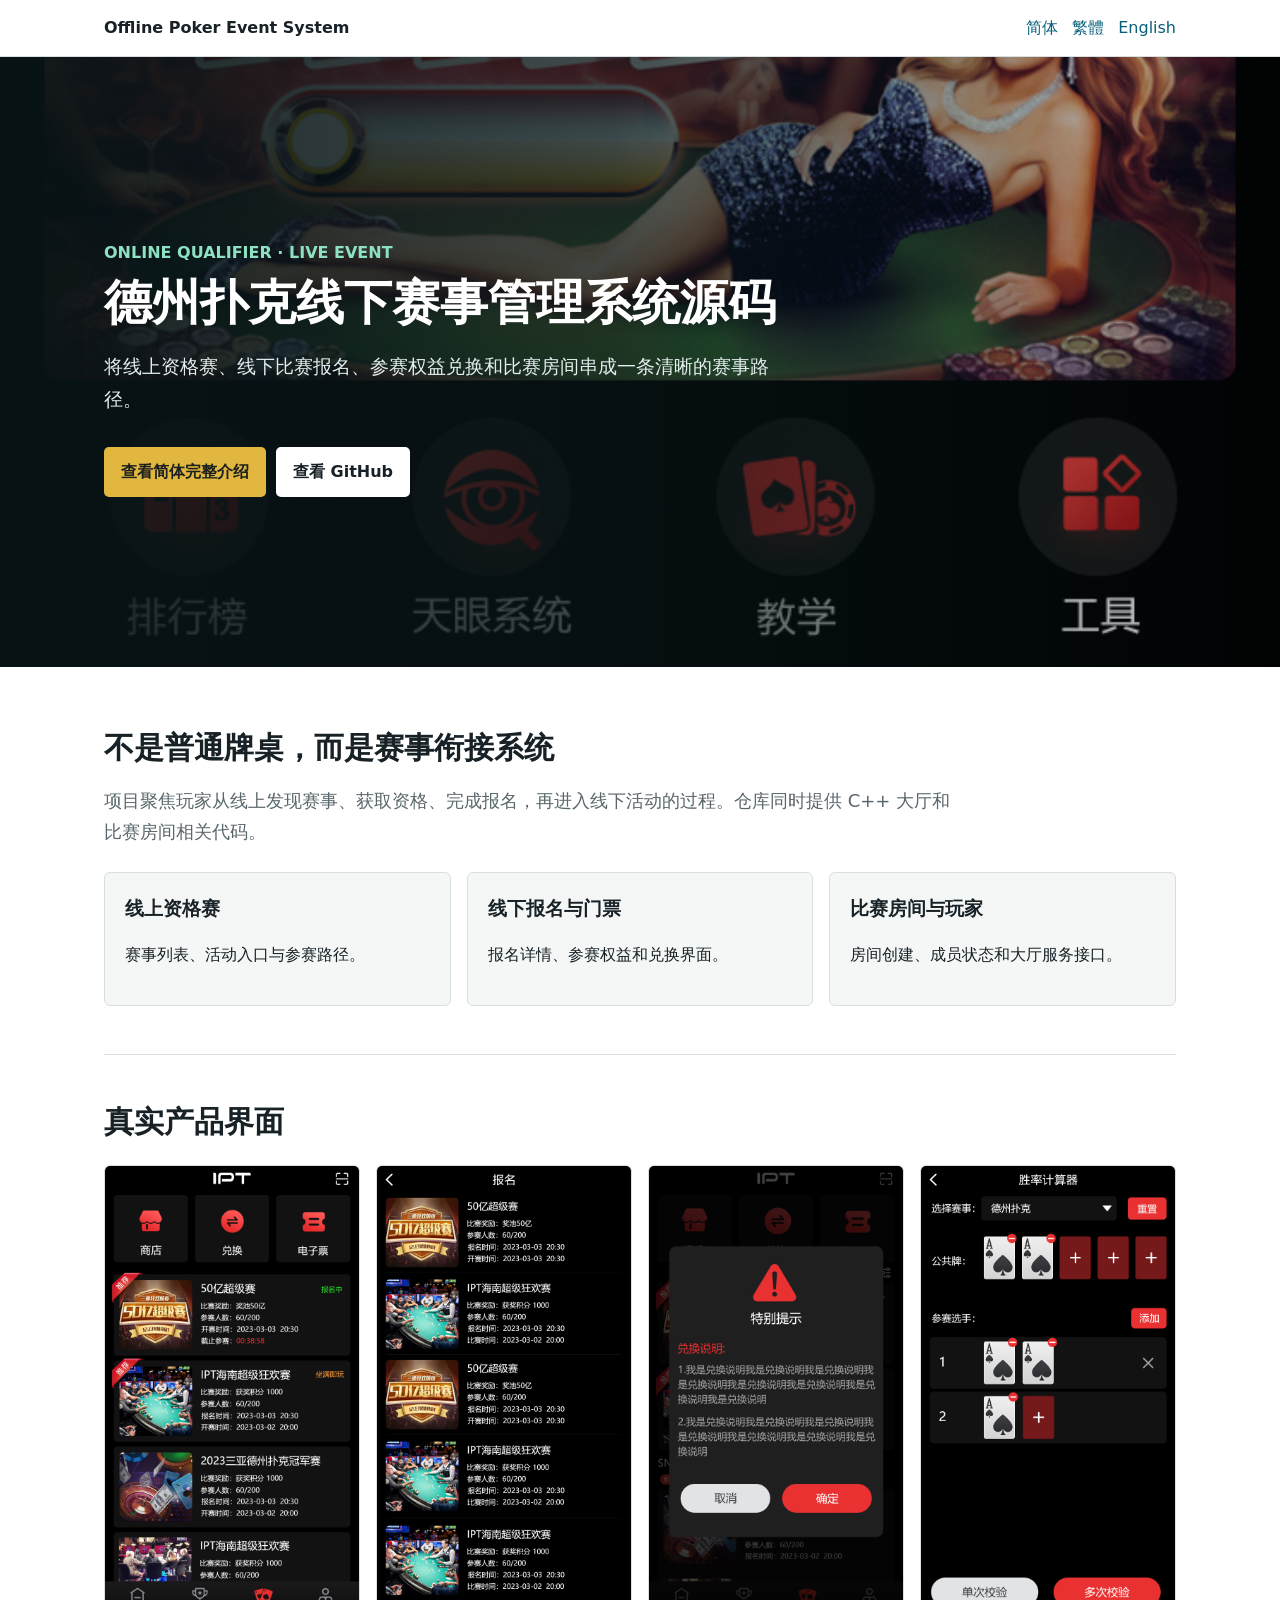
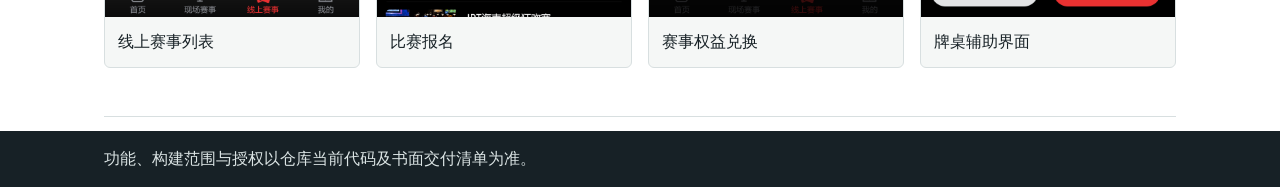
==== docs/index.html @ 418baa7e "Add files via upload" ====
<!doctype html><html lang="zh-CN"><head><meta charset="utf-8"><meta name="viewport" content="width=device-width,initial-scale=1"><link rel="icon" href="assets/favicon.png"><title>德州扑克线下赛事管理系统源码｜资格赛、报名与门票</title><meta name="description" content="德州扑克线下赛事管理系统源码，连接线上资格赛、线下比赛报名、赛事门票兑换、比赛房间和玩家流程，含 C++、Tars、Unity 真实界面。"><link rel="canonical" href="https://masterai-top.github.io/Texas-Holdem-Offline-Poker-Event-System/"><link rel="alternate" hreflang="zh-CN" href="https://masterai-top.github.io/Texas-Holdem-Offline-Poker-Event-System/zh-cn/"><link rel="alternate" hreflang="zh-TW" href="https://masterai-top.github.io/Texas-Holdem-Offline-Poker-Event-System/zh-tw/"><link rel="alternate" hreflang="en" href="https://masterai-top.github.io/Texas-Holdem-Offline-Poker-Event-System/en/"><link rel="alternate" hreflang="x-default" href="https://masterai-top.github.io/Texas-Holdem-Offline-Poker-Event-System/"><meta property="og:title" content="德州扑克线下赛事管理系统源码"><meta property="og:description" content="线上资格赛、线下报名、赛事门票与比赛房间的图文项目说明。"><meta property="og:image" content="https://masterai-top.github.io/Texas-Holdem-Offline-Poker-Event-System/assets/images/event-home.jpg"><link rel="stylesheet" href="assets/style.css"></head><body><nav><div class="inner navrow"><a class="brand" href="./">Offline Poker Event System</a><span class="langs"><a href="zh-cn/">简体</a><a href="zh-tw/">繁體</a><a href="en/">English</a></span></div></nav><header class="hero"><div class="inner"><div class="eyebrow">ONLINE QUALIFIER · LIVE EVENT</div><h1>德州扑克线下赛事管理系统源码</h1><p>将线上资格赛、线下比赛报名、参赛权益兑换和比赛房间串成一条清晰的赛事路径。</p><a class="button" href="zh-cn/">查看简体完整介绍</a><a class="button secondary" href="https://github.com/masterai-top/Texas-Holdem-Offline-Poker-Event-System">查看 GitHub</a></div></header><main><section><h2>不是普通牌桌，而是赛事衔接系统</h2><p class="lead">项目聚焦玩家从线上发现赛事、获取资格、完成报名，再进入线下活动的过程。仓库同时提供 C++ 大厅和比赛房间相关代码。</p><div class="grid"><article class="card"><h3>线上资格赛</h3><p>赛事列表、活动入口与参赛路径。</p></article><article class="card"><h3>线下报名与门票</h3><p>报名详情、参赛权益和兑换界面。</p></article><article class="card"><h3>比赛房间与玩家</h3><p>房间创建、成员状态和大厅服务接口。</p></article></div></section><section><h2>真实产品界面</h2><div class="gallery"><figure><img src="assets/images/online-events.jpg" alt="德州扑克线上资格赛"><figcaption>线上赛事列表</figcaption></figure><figure><img src="assets/images/registration.jpg" alt="德州扑克线下比赛报名"><figcaption>比赛报名</figcaption></figure><figure><img src="assets/images/exchange-list.jpg" alt="德州扑克赛事门票兑换"><figcaption>赛事权益兑换</figcaption></figure><figure><img src="assets/images/odds-calculator.jpg" alt="德州牌桌胜率计算器"><figcaption>牌桌辅助界面</figcaption></figure></div></section></main><footer class="footer"><div class="inner">功能、构建范围与授权以仓库当前代码及书面交付清单为准。</div></footer></body></html>
---- docs/assets/style.css ----
:root{--ink:#172126;--muted:#59666b;--line:#d8dfe0;--paper:#f5f7f6;--green:#075f4a;--gold:#e2b740;--white:#fff}*{box-sizing:border-box}html{scroll-behavior:smooth}body{margin:0;color:var(--ink);font:16px/1.75 system-ui,-apple-system,"Segoe UI",sans-serif;background:#fff}a{color:#075f7a}nav{position:sticky;top:0;z-index:5;background:rgba(255,255,255,.96);border-bottom:1px solid var(--line)}nav .inner,main,footer .inner{max-width:1120px;margin:auto;padding:14px 24px}.navrow{display:flex;align-items:center;justify-content:space-between;gap:18px}.brand{font-weight:850;color:var(--ink);text-decoration:none}.langs a{margin-left:14px;text-decoration:none}.hero{min-height:610px;display:flex;align-items:flex-end;color:#fff;background:linear-gradient(90deg,rgba(8,20,22,.93) 0%,rgba(8,20,22,.76) 48%,rgba(8,20,22,.15) 100%),url("images/event-home.jpg") center 22%/cover no-repeat}.hero .inner{width:100%;max-width:1120px;margin:auto;padding:76px 24px 64px}.eyebrow{font-weight:800;color:#8ee1c3;text-transform:uppercase}.hero h1{max-width:740px;margin:8px 0 16px;font-size:48px;line-height:1.16}.hero p{max-width:690px;color:#e5eeee;font-size:19px}.button{display:inline-block;margin:12px 10px 0 0;padding:11px 17px;border-radius:5px;background:var(--gold);color:#1c211d;font-weight:800;text-decoration:none}.button.secondary{background:#fff;color:var(--ink)}section{padding:48px 0;border-bottom:1px solid var(--line)}h2{margin:0 0 12px;font-size:30px;line-height:1.25}.lead{max-width:860px;color:var(--muted);font-size:18px}.grid{display:grid;grid-template-columns:repeat(3,1fr);gap:16px;margin-top:24px}.card{padding:20px;background:var(--paper);border:1px solid var(--line);border-radius:6px}.card h3{margin:0 0 8px}.steps{display:grid;grid-template-columns:repeat(3,1fr);gap:2px;margin-top:24px;counter-reset:step}.step{padding:22px;background:#eef4f1;counter-increment:step}.step:before{content:counter(step);display:block;width:30px;height:30px;border-radius:50%;background:var(--green);color:#fff;text-align:center;line-height:30px;font-weight:800}.gallery{display:grid;grid-template-columns:repeat(4,1fr);gap:16px;margin-top:24px}.gallery figure{margin:0;border:1px solid var(--line);border-radius:6px;overflow:hidden;background:var(--paper)}.gallery img{display:block;width:100%;aspect-ratio:9/16;object-fit:cover}.gallery figcaption{padding:11px 13px}.tech{width:100%;border-collapse:collapse;margin-top:20px}.tech th,.tech td{padding:12px;border-bottom:1px solid var(--line);text-align:left}.tech th{background:var(--paper)}.note{padding:18px;border-left:4px solid var(--gold);background:#fff9e8}.footer{background:#172126;color:#dbe4e4}.footer a{color:#9fdfcb}@media(max-width:780px){.navrow{align-items:flex-start;flex-direction:column}.langs a{margin:0 12px 0 0}.hero{min-height:560px;background-position:58% 20%}.hero h1{font-size:34px}.grid,.steps{grid-template-columns:1fr}.gallery{grid-template-columns:repeat(2,1fr)}section{padding:38px 0}}@media(max-width:430px){.gallery{grid-template-columns:1fr 1fr}.hero h1{font-size:31px}}
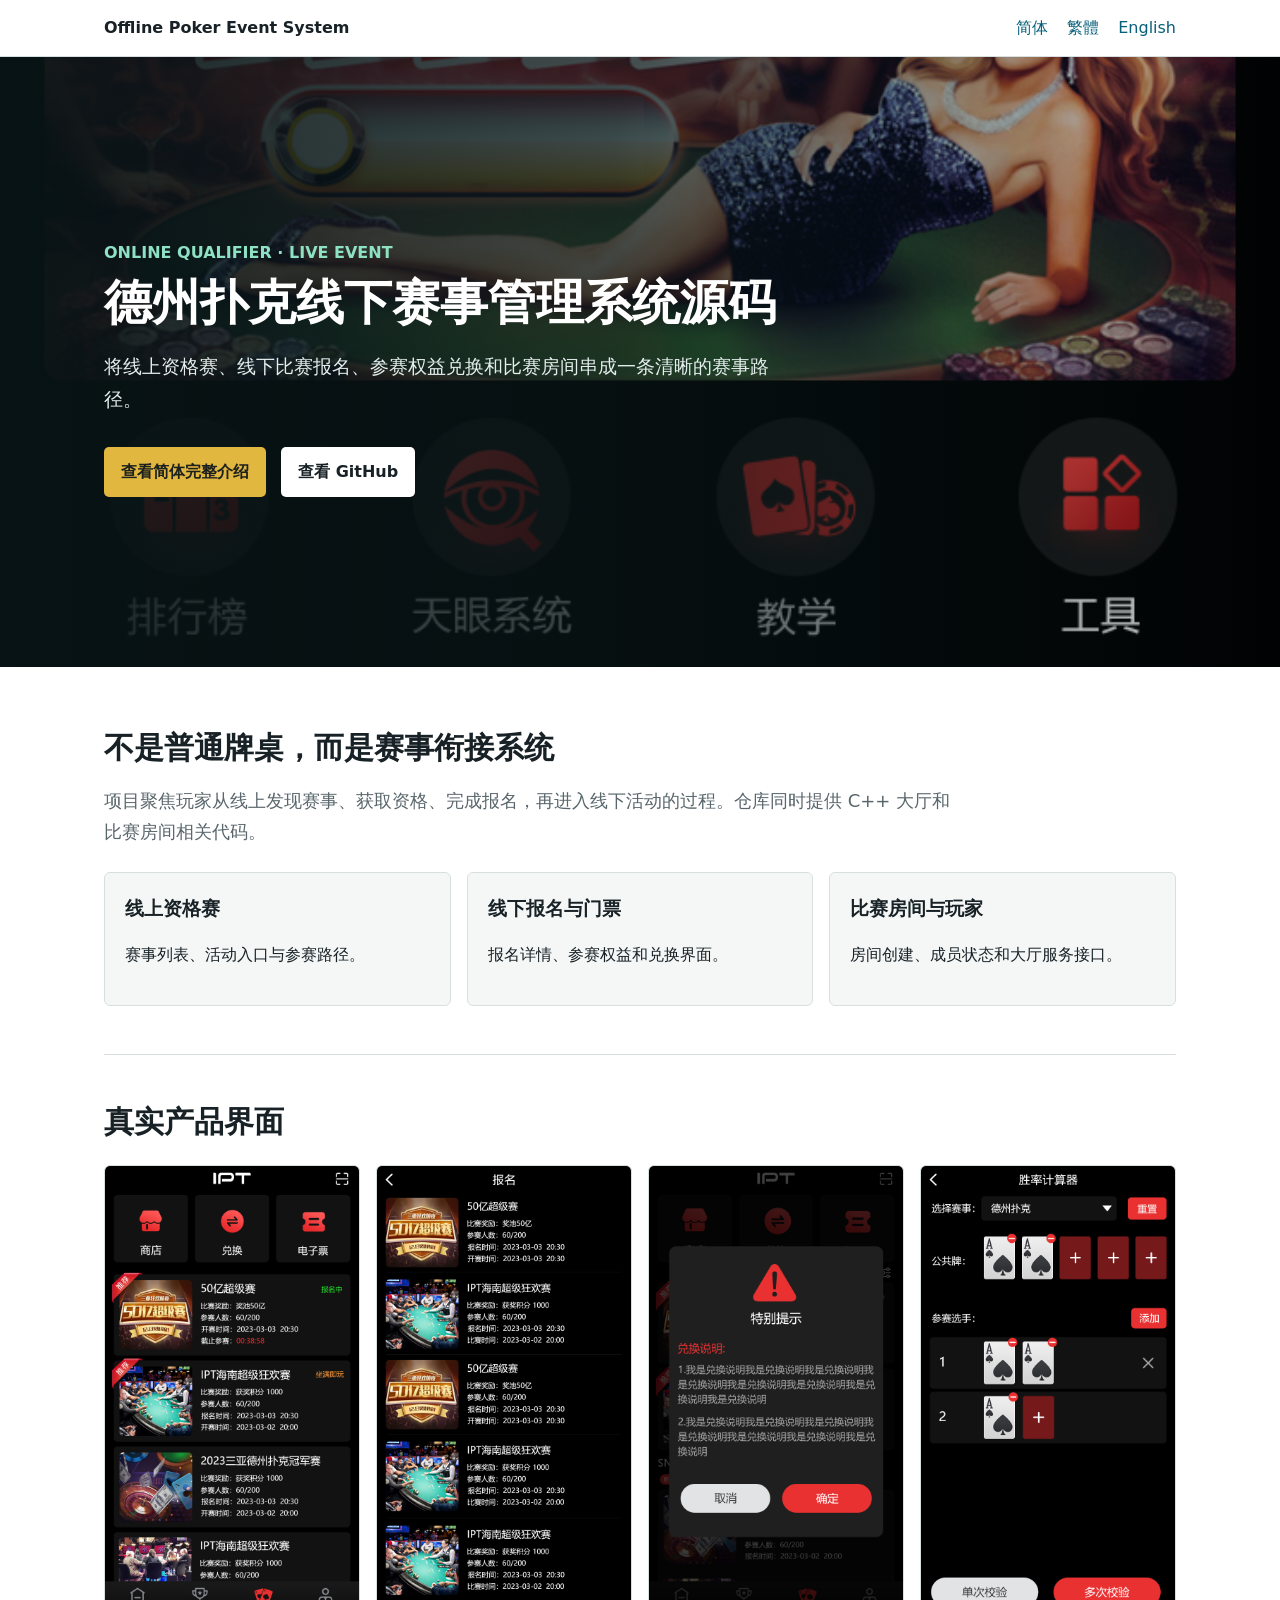
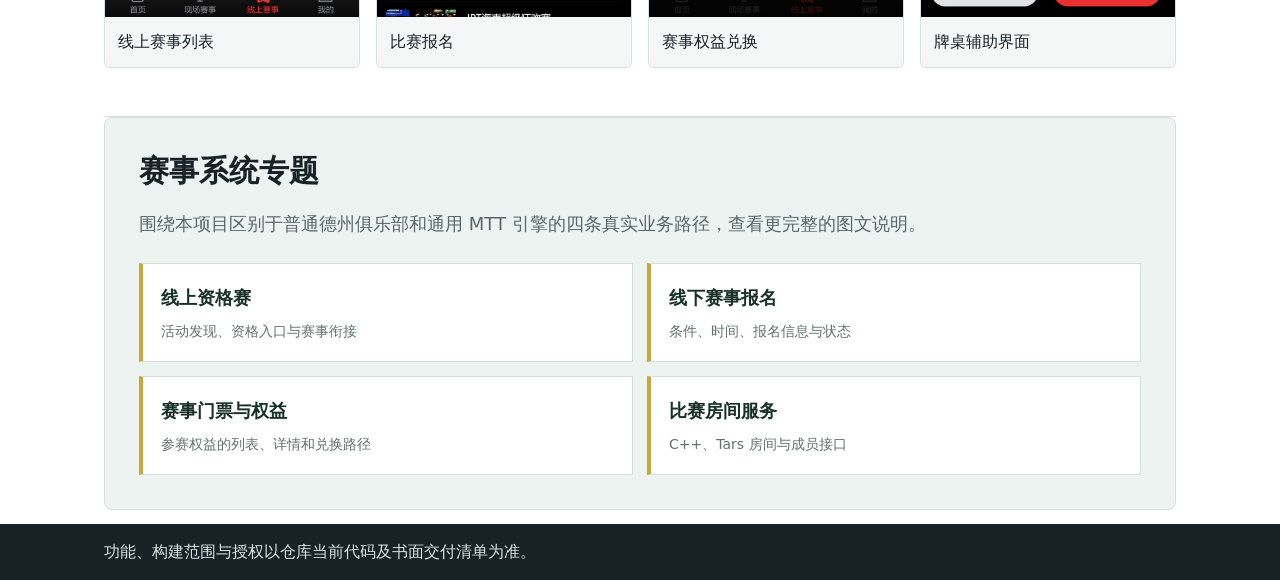
==== commit 025f881a: "Add files via upload" ====
--- a/docs/index.html
+++ b/docs/index.html
@@ -1,2 +1,97 @@
-<!doctype html><html lang="zh-CN"><head><meta charset="utf-8"><meta name="viewport" content="width=device-width,initial-scale=1"><link rel="icon" href="assets/favicon.png"><title>德州扑克线下赛事管理系统源码｜资格赛、报名与门票</title><meta name="description" content="德州扑克线下赛事管理系统源码，连接线上资格赛、线下比赛报名、赛事门票兑换、比赛房间和玩家流程，含 C++、Tars、Unity 真实界面。"><link rel="canonical" href="https://masterai-top.github.io/Texas-Holdem-Offline-Poker-Event-System/"><link rel="alternate" hreflang="zh-CN" href="https://masterai-top.github.io/Texas-Holdem-Offline-Poker-Event-System/zh-cn/"><link rel="alternate" hreflang="zh-TW" href="https://masterai-top.github.io/Texas-Holdem-Offline-Poker-Event-System/zh-tw/"><link rel="alternate" hreflang="en" href="https://masterai-top.github.io/Texas-Holdem-Offline-Poker-Event-System/en/"><link rel="alternate" hreflang="x-default" href="https://masterai-top.github.io/Texas-Holdem-Offline-Poker-Event-System/"><meta property="og:title" content="德州扑克线下赛事管理系统源码"><meta property="og:description" content="线上资格赛、线下报名、赛事门票与比赛房间的图文项目说明。"><meta property="og:image" content="https://masterai-top.github.io/Texas-Holdem-Offline-Poker-Event-System/assets/images/event-home.jpg"><link rel="stylesheet" href="assets/style.css"></head><body><nav><div class="inner navrow"><a class="brand" href="./">Offline Poker Event System</a><span class="langs"><a href="zh-cn/">简体</a><a href="zh-tw/">繁體</a><a href="en/">English</a></span></div></nav><header class="hero"><div class="inner"><div class="eyebrow">ONLINE QUALIFIER · LIVE EVENT</div><h1>德州扑克线下赛事管理系统源码</h1><p>将线上资格赛、线下比赛报名、参赛权益兑换和比赛房间串成一条清晰的赛事路径。</p><a class="button" href="zh-cn/">查看简体完整介绍</a><a class="button secondary" href="https://github.com/masterai-top/Texas-Holdem-Offline-Poker-Event-System">查看 GitHub</a></div></header><main><section><h2>不是普通牌桌，而是赛事衔接系统</h2><p class="lead">项目聚焦玩家从线上发现赛事、获取资格、完成报名，再进入线下活动的过程。仓库同时提供 C++ 大厅和比赛房间相关代码。</p><div class="grid"><article class="card"><h3>线上资格赛</h3><p>赛事列表、活动入口与参赛路径。</p></article><article class="card"><h3>线下报名与门票</h3><p>报名详情、参赛权益和兑换界面。</p></article><article class="card"><h3>比赛房间与玩家</h3><p>房间创建、成员状态和大厅服务接口。</p></article></div></section><section><h2>真实产品界面</h2><div class="gallery"><figure><img src="assets/images/online-events.jpg" alt="德州扑克线上资格赛"><figcaption>线上赛事列表</figcaption></figure><figure><img src="assets/images/registration.jpg" alt="德州扑克线下比赛报名"><figcaption>比赛报名</figcaption></figure><figure><img src="assets/images/exchange-list.jpg" alt="德州扑克赛事门票兑换"><figcaption>赛事权益兑换</figcaption></figure><figure><img src="assets/images/odds-calculator.jpg" alt="德州牌桌胜率计算器"><figcaption>牌桌辅助界面</figcaption></figure></div></section></main><footer class="footer"><div class="inner">功能、构建范围与授权以仓库当前代码及书面交付清单为准。</div></footer></body></html>
+<!doctype html>
+<html lang="zh-CN">
+<head>
+<meta charset="utf-8">
+<meta name="viewport" content="width=device-width,initial-scale=1">
+<meta name="google-site-verification" content="rrp5Uvgzi-1-rMxUBfhV3wjlNrFqzwnqiA4e3qsOLEM">
+<link rel="icon" href="assets/favicon.png">
+<title>德州扑克线下赛事管理系统源码｜资格赛、报名与门票</title>
+<meta name="description" content="德州扑克线下赛事管理系统源码，连接线上资格赛、线下比赛报名、赛事门票兑换、比赛房间和玩家流程，含 C++、Tars、Unity 真实界面。">
+<link rel="canonical" href="https://masterai-top.github.io/Texas-Holdem-Offline-Poker-Event-System/">
+<link rel="alternate" hreflang="zh-CN" href="https://masterai-top.github.io/Texas-Holdem-Offline-Poker-Event-System/zh-cn/">
+<link rel="alternate" hreflang="zh-TW" href="https://masterai-top.github.io/Texas-Holdem-Offline-Poker-Event-System/zh-tw/">
+<link rel="alternate" hreflang="en" href="https://masterai-top.github.io/Texas-Holdem-Offline-Poker-Event-System/en/">
+<link rel="alternate" hreflang="x-default" href="https://masterai-top.github.io/Texas-Holdem-Offline-Poker-Event-System/">
+<meta property="og:title" content="德州扑克线下赛事管理系统源码">
+<meta property="og:description" content="线上资格赛、线下报名、赛事门票与比赛房间的图文项目说明。">
+<meta property="og:image" content="https://masterai-top.github.io/Texas-Holdem-Offline-Poker-Event-System/assets/images/event-home.jpg">
+<link rel="stylesheet" href="assets/style.css">
+</head>
+<body>
+<nav>
+<div class="inner navrow">
+<a class="brand" href="./">Offline Poker Event System</a>
+<span class="langs">
+<a href="zh-cn/">简体</a>
+<a href="zh-tw/">繁體</a>
+<a href="en/">English</a>
+</span>
+</div>
+</nav>
+<header class="hero">
+<div class="inner">
+<div class="eyebrow">ONLINE QUALIFIER · LIVE EVENT</div>
+<h1>德州扑克线下赛事管理系统源码</h1>
+<p>将线上资格赛、线下比赛报名、参赛权益兑换和比赛房间串成一条清晰的赛事路径。</p>
+<a class="button" href="zh-cn/">查看简体完整介绍</a>
+<a class="button secondary" href="https://github.com/masterai-top/Texas-Holdem-Offline-Poker-Event-System">查看 GitHub</a>
+</div>
+</header>
+<main>
+<section>
+<h2>不是普通牌桌，而是赛事衔接系统</h2>
+<p class="lead">项目聚焦玩家从线上发现赛事、获取资格、完成报名，再进入线下活动的过程。仓库同时提供 C++ 大厅和比赛房间相关代码。</p>
+<div class="grid">
+<article class="card">
+<h3>线上资格赛</h3>
+<p>赛事列表、活动入口与参赛路径。</p>
+</article>
+<article class="card">
+<h3>线下报名与门票</h3>
+<p>报名详情、参赛权益和兑换界面。</p>
+</article>
+<article class="card">
+<h3>比赛房间与玩家</h3>
+<p>房间创建、成员状态和大厅服务接口。</p>
+</article>
+</div>
+</section>
+<section>
+<h2>真实产品界面</h2>
+<div class="gallery">
+<figure>
+<img src="assets/images/online-events.jpg" alt="德州扑克线上资格赛">
+<figcaption>线上赛事列表</figcaption>
+</figure>
+<figure>
+<img src="assets/images/registration.jpg" alt="德州扑克线下比赛报名">
+<figcaption>比赛报名</figcaption>
+</figure>
+<figure>
+<img src="assets/images/exchange-list.jpg" alt="德州扑克赛事门票兑换">
+<figcaption>赛事权益兑换</figcaption>
+</figure>
+<figure>
+<img src="assets/images/odds-calculator.jpg" alt="德州牌桌胜率计算器">
+<figcaption>牌桌辅助界面</figcaption>
+</figure>
+</div>
+</section>
+<section class="topics">
+<h2>赛事系统专题</h2>
+<p class="lead">围绕本项目区别于普通德州俱乐部和通用 MTT 引擎的四条真实业务路径，查看更完整的图文说明。</p>
+<div class="topic-grid">
+<a href="online-qualifier/"><strong>线上资格赛</strong><span>活动发现、资格入口与赛事衔接</span></a>
+<a href="live-event-registration/"><strong>线下赛事报名</strong><span>条件、时间、报名信息与状态</span></a>
+<a href="tournament-ticket/"><strong>赛事门票与权益</strong><span>参赛权益的列表、详情和兑换路径</span></a>
+<a href="match-room-server/"><strong>比赛房间服务</strong><span>C++、Tars 房间与成员接口</span></a>
+</div>
+</section>
+</main>
+<footer class="footer">
+<div class="inner">功能、构建范围与授权以仓库当前代码及书面交付清单为准。</div>
+</footer>
+</body>
+</html>
 
+
--- a/docs/assets/style.css
+++ b/docs/assets/style.css
@@ -1,2 +1,70 @@
-:root{--ink:#172126;--muted:#59666b;--line:#d8dfe0;--paper:#f5f7f6;--green:#075f4a;--gold:#e2b740;--white:#fff}*{box-sizing:border-box}html{scroll-behavior:smooth}body{margin:0;color:var(--ink);font:16px/1.75 system-ui,-apple-system,"Segoe UI",sans-serif;background:#fff}a{color:#075f7a}nav{position:sticky;top:0;z-index:5;background:rgba(255,255,255,.96);border-bottom:1px solid var(--line)}nav .inner,main,footer .inner{max-width:1120px;margin:auto;padding:14px 24px}.navrow{display:flex;align-items:center;justify-content:space-between;gap:18px}.brand{font-weight:850;color:var(--ink);text-decoration:none}.langs a{margin-left:14px;text-decoration:none}.hero{min-height:610px;display:flex;align-items:flex-end;color:#fff;background:linear-gradient(90deg,rgba(8,20,22,.93) 0%,rgba(8,20,22,.76) 48%,rgba(8,20,22,.15) 100%),url("images/event-home.jpg") center 22%/cover no-repeat}.hero .inner{width:100%;max-width:1120px;margin:auto;padding:76px 24px 64px}.eyebrow{font-weight:800;color:#8ee1c3;text-transform:uppercase}.hero h1{max-width:740px;margin:8px 0 16px;font-size:48px;line-height:1.16}.hero p{max-width:690px;color:#e5eeee;font-size:19px}.button{display:inline-block;margin:12px 10px 0 0;padding:11px 17px;border-radius:5px;background:var(--gold);color:#1c211d;font-weight:800;text-decoration:none}.button.secondary{background:#fff;color:var(--ink)}section{padding:48px 0;border-bottom:1px solid var(--line)}h2{margin:0 0 12px;font-size:30px;line-height:1.25}.lead{max-width:860px;color:var(--muted);font-size:18px}.grid{display:grid;grid-template-columns:repeat(3,1fr);gap:16px;margin-top:24px}.card{padding:20px;background:var(--paper);border:1px solid var(--line);border-radius:6px}.card h3{margin:0 0 8px}.steps{display:grid;grid-template-columns:repeat(3,1fr);gap:2px;margin-top:24px;counter-reset:step}.step{padding:22px;background:#eef4f1;counter-increment:step}.step:before{content:counter(step);display:block;width:30px;height:30px;border-radius:50%;background:var(--green);color:#fff;text-align:center;line-height:30px;font-weight:800}.gallery{display:grid;grid-template-columns:repeat(4,1fr);gap:16px;margin-top:24px}.gallery figure{margin:0;border:1px solid var(--line);border-radius:6px;overflow:hidden;background:var(--paper)}.gallery img{display:block;width:100%;aspect-ratio:9/16;object-fit:cover}.gallery figcaption{padding:11px 13px}.tech{width:100%;border-collapse:collapse;margin-top:20px}.tech th,.tech td{padding:12px;border-bottom:1px solid var(--line);text-align:left}.tech th{background:var(--paper)}.note{padding:18px;border-left:4px solid var(--gold);background:#fff9e8}.footer{background:#172126;color:#dbe4e4}.footer a{color:#9fdfcb}@media(max-width:780px){.navrow{align-items:flex-start;flex-direction:column}.langs a{margin:0 12px 0 0}.hero{min-height:560px;background-position:58% 20%}.hero h1{font-size:34px}.grid,.steps{grid-template-columns:1fr}.gallery{grid-template-columns:repeat(2,1fr)}section{padding:38px 0}}@media(max-width:430px){.gallery{grid-template-columns:1fr 1fr}.hero h1{font-size:31px}}
+:root{--ink:#172126;--muted:#59666b;--line:#d8dfe0;--paper:#f5f7f6;--green:#075f4a;--gold:#e2b740;--white:#fff}
+*{box-sizing:border-box}
+html{scroll-behavior:smooth}
+body{margin:0;color:var(--ink);font:16px/1.75 system-ui,-apple-system,"Segoe UI",sans-serif;background:#fff}
+a{color:#075f7a}
+nav{position:sticky;top:0;z-index:5;background:rgba(255,255,255,.96);border-bottom:1px solid var(--line)}
+nav .inner,main,footer .inner{max-width:1120px;margin:auto;padding:14px 24px}
+.navrow{display:flex;align-items:center;justify-content:space-between;gap:18px}
+.brand{font-weight:850;color:var(--ink);text-decoration:none}
+.langs a{margin-left:14px;text-decoration:none}
+.hero{min-height:610px;display:flex;align-items:flex-end;color:#fff;background:linear-gradient(90deg,rgba(8,20,22,.93) 0%,rgba(8,20,22,.76) 48%,rgba(8,20,22,.15) 100%),url("images/event-home.jpg") center 22%/cover no-repeat}
+.hero .inner{width:100%;max-width:1120px;margin:auto;padding:76px 24px 64px}
+.eyebrow{font-weight:800;color:#8ee1c3;text-transform:uppercase}
+.hero h1{max-width:740px;margin:8px 0 16px;font-size:48px;line-height:1.16}
+.hero p{max-width:690px;color:#e5eeee;font-size:19px}
+.button{display:inline-block;margin:12px 10px 0 0;padding:11px 17px;border-radius:5px;background:var(--gold);color:#1c211d;font-weight:800;text-decoration:none}
+.button.secondary{background:#fff;color:var(--ink)}
+section{padding:48px 0;border-bottom:1px solid var(--line)}
+h2{margin:0 0 12px;font-size:30px;line-height:1.25}
+.lead{max-width:860px;color:var(--muted);font-size:18px}
+.grid{display:grid;grid-template-columns:repeat(3,1fr);gap:16px;margin-top:24px}
+.card{padding:20px;background:var(--paper);border:1px solid var(--line);border-radius:6px}
+.card h3{margin:0 0 8px}
+.steps{display:grid;grid-template-columns:repeat(3,1fr);gap:2px;margin-top:24px;counter-reset:step}
+.step{padding:22px;background:#eef4f1;counter-increment:step}
+.step:before{content:counter(step);display:block;width:30px;height:30px;border-radius:50%;background:var(--green);color:#fff;text-align:center;line-height:30px;font-weight:800}
+.gallery{display:grid;grid-template-columns:repeat(4,1fr);gap:16px;margin-top:24px}
+.gallery figure{margin:0;border:1px solid var(--line);border-radius:6px;overflow:hidden;background:var(--paper)}
+.gallery img{display:block;width:100%;aspect-ratio:9/16;object-fit:cover}
+.gallery figcaption{padding:11px 13px}
+.tech{width:100%;border-collapse:collapse;margin-top:20px}
+.tech th,.tech td{padding:12px;border-bottom:1px solid var(--line);text-align:left}
+.tech th{background:var(--paper)}
+.note{padding:18px;border-left:4px solid var(--gold);background:#fff9e8}
+.footer{background:#172126;color:#dbe4e4}
+.footer a{color:#9fdfcb}
+.topics{background:#edf3f0;border:1px solid #d6e1dc;border-radius:8px;padding:34px}
+.topic-grid{display:grid;grid-template-columns:repeat(2,minmax(0,1fr));gap:14px;margin-top:24px}
+.topic-grid a{display:flex;flex-direction:column;gap:5px;background:#fff;border:1px solid #d4dfda;border-left:4px solid #caa73b;padding:18px;text-decoration:none;color:#173028;transition:.18s ease}
+.topic-grid a:hover{border-color:#1a7a60;transform:translateY(-1px)}
+.topic-grid strong{font-size:18px}
+.topic-grid span{color:#60716b;font-size:14px}
+.topic-hero{display:grid;grid-template-columns:1fr .78fr;gap:36px;align-items:center;padding:48px 0}
+.topic-hero h1{font-size:42px;line-height:1.15;margin:8px 0 16px}
+.topic-hero img{width:100%;max-height:580px;object-fit:contain;background:#0a1713;border:1px solid #314940}
+.breadcrumb{font-size:13px;color:#65766f;margin-bottom:14px}
+.feature-list{display:grid;grid-template-columns:repeat(2,minmax(0,1fr));gap:16px}
+.feature-list article{background:#fff;border:1px solid #d9e2de;border-radius:7px;padding:20px}
+.feature-list h3{margin-top:0}
+.showcase{display:grid;grid-template-columns:repeat(2,minmax(0,1fr));gap:18px}.showcase>div{background:#fff;border:1px solid #d9e2de;border-radius:7px;padding:20px}.showcase h3{margin-top:0}.showcase img{width:100%;max-height:520px;object-fit:contain;background:#0a1713}
+.source-note{background:#fff8e5;border-left:4px solid #caa73b;padding:18px 20px;margin-top:26px}
+.cta-band{background:#0a211a;color:#fff;padding:30px;border-radius:8px;display:flex;justify-content:space-between;gap:24px;align-items:center}
+.cta-band p{color:#bdd0c8;margin:5px 0 0}
+.cta-band a{white-space:nowrap}
+@media(max-width:780px){.navrow{align-items:flex-start;flex-direction:column}
+.langs a{margin:0 12px 0 0}
+.hero{min-height:560px;background-position:58% 20%}
+.hero h1{font-size:34px}
+.grid,.steps,.topic-grid,.topic-hero,.feature-list,.showcase{grid-template-columns:1fr}
+.gallery{grid-template-columns:repeat(2,1fr)}
+section{padding:38px 0}
+.topics{padding:24px 18px}
+.cta-band{align-items:flex-start;flex-direction:column}
+}
+@media(max-width:430px){.gallery{grid-template-columns:1fr 1fr}
+.hero h1{font-size:31px}
+}
 
+
+
